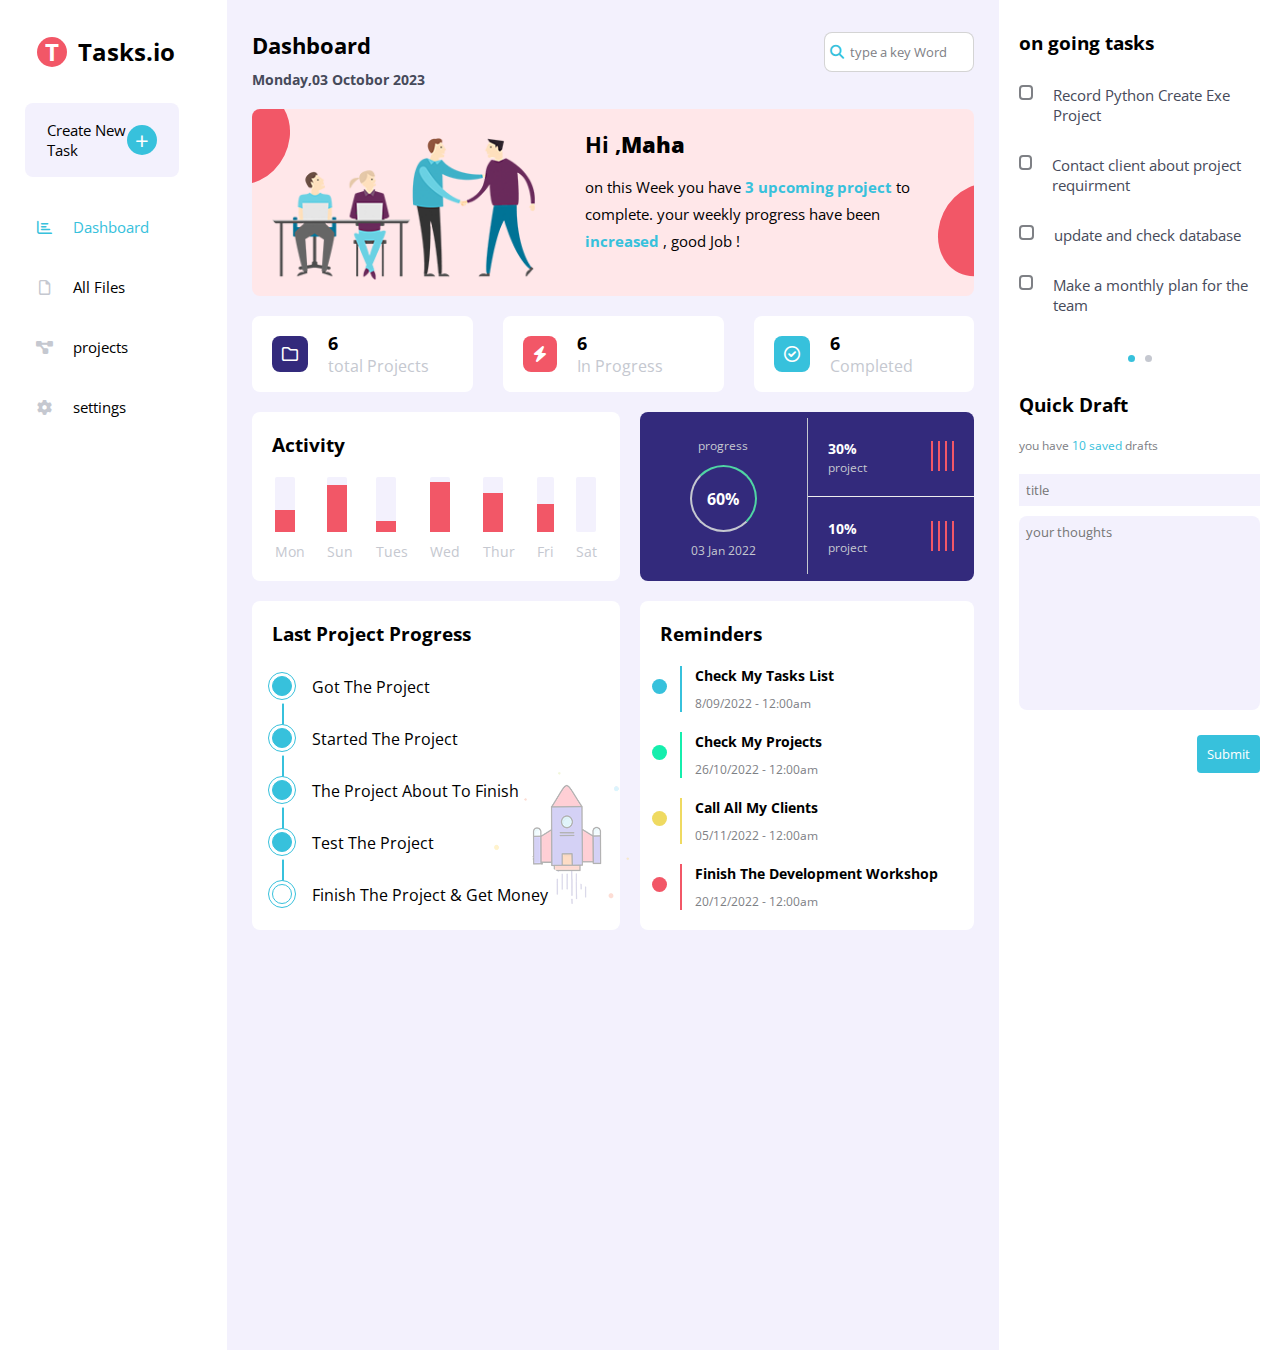
==== index.html @ 017a576c "uploading folders" ====
<!DOCTYPE html>
<html lang="en">
<head>
    <meta charset="UTF-8">
    <meta http-equiv="X-UA-Compatible" content="IE=edge">
    <meta name="viewport" content="width=device-width, initial-scale=1.0">
    <link rel="stylesheet" href="css/all.min.css">
    <link rel="stylesheet" href="css/framework.css">
    <link rel="stylesheet" href="css/main.css">

    
    <link rel="preconnect" href="https://fonts.googleapis.com" />
    <link rel="preconnect" href="https://fonts.gstatic.com" crossorigin />
    <link href="https://fonts.googleapis.com/css2?family=Open+Sans:wght@300;500&display=swap" rel="stylesheet" />
    <title>Tasks.io| your hub</title>
</head>
<body>

    <div class="page d-flex">
        <aside class=" bg-w  ">
            <h3 class="logo  ">
             <span class="bg-red s-30 c-w d-block r-50">T</span>

                <span class="name hide-mobile">
                    <a href="index.html"> Tasks.io</a>
                   </span>
                </h3>
                <div class="box d-flex bg-b r-8 ">
                 <p class="hide-mobile ">Create New Task</p>
                 <span class=" d-block circle c-w bg-lb  ">+</span>
                </div>
            <ul class="ul mt-20 f-14">
                <li class=" "><a class="active"
                    href="index.html">
                    <i class="fa-regular fa-chart-bar fa-fw active"></i> 
                    <span class="hide-mobile"> Dashboard</span>
                   </a>
                   </li>
                <li class="">
                    <a href="files.html">
                        <i class="fa-regular fa-file fa-fw"></i>
                        <span class="hide-mobile"> All Files</span>
                       </a>
                    </li>
                <li class="">
                    <a href="projects.html">
                        <i class="fa-solid fa-diagram-project fa-fw"></i>
                        <span class="hide-mobile"> projects</span>
                        </a>
                </li>
             
                <li class="">
                    <a href="settings.html">
                        <i class="fa-solid fa-gear fa-fw"></i>
                        <span class="hide-mobile">  settings</span>
                      </a>
                </li>
              
            </ul>
        </aside>

        <div class="content d-flex bg-b ">
         <div class="main-content ">
            <div class="main-container">
                <div class="head-area d-flex flex-sb flex-ali flex-g-1">
                    <div class="heading mt-15">
                     <h1 class=" f-22">Dashboard</13>
                     <p class="date t-g f-14 mt-10 t-vg">Monday,03 Octobor 2023</p>
                    </div>
                    <div class="search p-relative">
                    <input type="text" placeholder="type a key Word">

                    </div>
                 </div>

                 <div class="welcome r-8 d-flex flex-sb flex-start bg-p mt-20  p-relative">
                   

                    <div class="image p-relative">
                        <img src="imgs/welcome.png" alt="">
                    </div>
                    <div class="text ">
                        <h3 class="f-22 ">Hi ,<span class="name fw-b ">Maha</span></h3>
                        <p class="lh-13   mt-15 f-15">on this Week you have <span class="c-lb fw-b">3 upcoming project </span> to complete. 
                            your weekly progress have been <span class="c-lb fw-b"> increased </span>
                           , good Job !
                        </p>
                    </div>
                 </div>
     


                 <div class="box-container d-grid-3 mt-20">
                      <div class="box d-flex flex-ali  bg-w r-8">
                        <div class="icon bg-db r-8  f-26  p-10 c-w">
                            <i class="fa-regular fa-folder"></i>
                        </div>
                        
                        <div class="text  ml-20">
                            <span class="f-18 fw-b" data="26" >0</span>
                            <p class="t-lg">total Projects</p>
                        </div>
                      </div>
                      <div class="box d-flex flex-ali  bg-w r-8">
                       
                        <div class="icon bg-red r-8 f-26 p-10 c-w">
                   
                            <i class="fa-solid fa-bolt"></i>
                        </div>
                        
                        <div class="text  ml-20">
                            <span class="f-18 fw-b" data="10">0</span>
                            <p class="t-lg">In Progress</p>
                        </div>
                      </div>
                      <div class="box d-flex flex-ali  bg-w r-8">
                        <div class="icon bg-lb r-8  f-26  p-10 c-w">
                            
                            <i class="fa-regular fa-circle-check"></i>
                        </div>
                        
                        <div class="text  ml-20">
                            <span class="f-18 fw-b" data="7">0</span>
                            <p class="t-lg">Completed</p>
                        </div>
                      </div>
                    
                 </div>

            <div class="box-container-act  mt-20">

              <div class="Activity bg-w p-20 txt-c-mobile  r-8">
              <h3>Activity</h3>
              <div class="">
                <div class="analysis mt-20 ">

                    <div class="day ">
                        <div class="prog bg-b r-2 "  >
                            <span class="inside-prog" style="height: 0;"data-height="40%"></span>
                        </div>
                        <span class="name d-block t-lg f-14 mt-10">Mon</span>
                    </div>
                    <div class="day ">
                        <div class="prog bg-b r-2 " >
                            <span class="inside-prog" style="height: 0;"data-height="85%"></span>
                        </div>
                        <span class="name d-block t-lg f-14 mt-10">Sun</span>
                    </div>
                    <div class="day ">
                        <div class="prog bg-b r-2 ">
                            <span class="inside-prog" style="height: 0;"data-height="20%"></span>
                        </div>
                        <span class="name d-block t-lg f-14 mt-10">Tues</span>
                    </div>
                    <div class="day ">
                        <div class="prog bg-b r-2 " >
                            <span class="inside-prog" style="height: 0;"data-height="90%"></span>
                        </div>
                        <span class="name d-block t-lg f-14 mt-10">Wed</span>
                    </div>
                    <div class="day ">
                        <div class="prog bg-b r-2 "  >
                            <span class="inside-prog" style="height: 0;"data-height="70%"></span>
                        </div>
                        <span class="name d-block t-lg f-14 mt-10">Thur</span>
                    </div>
                    <div class="day ">
                        <div class="prog bg-b r-2 "  >
                            <span class="inside-prog" style="height: 0;"data-height="50%"></span>
                        </div>
                        <span class="name d-block t-lg f-14 mt-10">Fri</span>
                    </div>
                    <div class="day ">
                        <div class="prog bg-b r-2 ">
                            <span class="inside-prog" style="height: 0;"data-height="0%"></span>
                        </div>
                        <span class="name d-block t-lg f-14 mt-10">Sat</span>
                    </div>
    
                  </div>
              </div>
          
              </div>

              <div class="progress bg-db d-flex flex-center flex-ali r-8 ">
                
                    <div class="part-one between-flex ">
                        <span class="t-lg f-12">progress</span>
                        <div class="circle mt-20">
                            <span class="c-w f-16 fw-b">60%</span>
                        </div>
                        <span class="t-lg f-12 d-block mt-10">03 Jan 2022</span>
        

                
                </div>
                  
                    <div class="part-two">
                       <div class="upper p-20 d-flex flex-sb">
                        <div class="text ">
                            <span class="f-14 fw-b c-w">30%</span>
                            <p class="t-lg f-12">project</p>
                        </div>
                     
                        <div class="status d-flex ">
                            <div class="col"></div>
                            <div class="col"></div>
                            <div class="col"></div>
                            <div class="col"></div>
                        </div>
                       </div>

                       <div class="bottom p-20 d-flex flex-sb">
                        <div class="text ">
                            <span class="f-14 fw-b c-w">10%</span>
                            <p class="t-lg f-12">project</p>
                        </div>
                        <div class="status d-flex ">
                            <div class="col" ></div>
                            <div class="col"  ></div>
                            <div class="col" ></div>
                            <div class="col" ></div>
                        </div>
                       </div>
                    </div>
              </div>

             <div class="latest-pro p-20 r-8 bg-w p-relative">
                <h3>Last Project Progress</h3>
                <ul class="steps ">
                    <li class="mt-30">
                        <span class="bg-lb"></span>
                      
                        <p class="ml-10">  Got The Project</p>
                    </li>
                    <li class="mt-30">
                        <span class="bg-lb"></span>
                      
                        <p class="ml-10">  Started The Project</p>
                    </li>
                    <li class="mt-30">
                        <span class="bg-lb"></span>
                      
                        <p class="ml-10">  The Project About To Finish</p>
                    </li>
                    <li class="mt-30">
                        <span class="bg-lb"></span>
                      
                        <p class="ml-10">  Test The Project</p>
                    </li>
                    <li class="mt-30">
                        <span class="bg-lb"></span>
                      
                        <p class="ml-10"> Finish The Project & Get Money </p>
                    </li>





                </ul>
                <img src="imgs/project.png" alt="" class="rocket hide-mobile">
             </div>

            <div class="reminders p-20 r-8 bg-w">
                <h3>Reminders</h3>
                <ul class="mt-20">
                    <li>
                        <p class="f-14 fw-b ">Check My Tasks List</p>
                        <span class="f-12 t-gray d-block mt-10">   8/09/2022 - 12:00am</span>
                    </li>
                    <li>
                        <p class="f-14 fw-b ">Check My Projects</p>
                        <span class="f-12 t-gray d-block mt-10">     26/10/2022 - 12:00am</span>
                    </li>
                    <li>
                        <p class="f-14 fw-b ">  Call All My Clients</p>
                        <span class="f-12 t-gray d-block mt-10"> 05/11/2022 - 12:00am</span>
                    </li>

                    <li>
                        <p class="f-14 fw-b ">
                            Finish The Development Workshop</p>
                        <span class="f-12 t-gray d-block mt-10">    20/12/2022 - 12:00am</span>
                    </li>
                </ul>

            </div>
         
            <!-- 
            
         
          
            
           
            
         -->

            </div>


        </div>
         </div>
        <div class="side-content bg-w p-20">
            <h3 class="mt-10 ">on going tasks</h3>
            <ul class="tasks mt-30 ">

                <li class="d-flex gap-2">
                    <!-- <input type="checkbox" id="one">
                    <label for="one">Record Python Create Exe Project</label> -->

                    <div class="sq"></div>
                    <p>Record Python Create Exe Project</p>
                </li>
                <li class="d-flex gap-2">
                    <div class="sq"></div>
                    <p>Contact client about project requirment</p>
                </li>
                <li class="d-flex gap-2">
                    <div class="sq"></div>
                    <p>update and check database</p>
                </li>
                <li class="d-flex gap-2">
                    <div class="sq"></div>
                    <p>Make a monthly plan for the team</p>
                </li>
                
            </ul>
            <!-- end of tasks  -->
            <div class="dots-wrapper  mt-40 d-flex flex-center">
                <div class="dots bg-lb"></div>
                <div class="dots ml-10 bg-lg"></div>

            </div>
           <div class="draft-box mt-30">
            <h3 >Quick Draft</h3>
            <span class="t-gray mt-20  d-block f-12">
                you have <span class="c-lb">10 saved</span> drafts
            </span>
            <form action="">
                <input type="text" class="title-draft bg-b mt-20 p-7 border-none w-full " placeholder="title">
                <textarea placeholder="your thoughts" class="bg-b mt-10 r-8  p-7   border-none w-full" cols="21" rows="10"></textarea>
              <input type="submit" name="save" class=" save border-none p-10 bg-lb mt-20 c-w ">
              
            </form>
            
           </div>




        </div>
        <!-- end of side content  -->

        </div>





    </div>
    

    <!-- <div class="page">
        <div class="head-bar"></div>
    </div> -->
   <script src="js/app.js"></script> 
</body>
</html>
---- css/framework.css ----
/* color  */
:root{

    --red:#f25767;
    /* button and page bg  */
    --bg-blue:hsl(250, 75%, 97%); 

    --light-blue:#37c1dc;
    --gray:#7e8085;
    --l-grey:#c5c8d0;
    --pink:#ffe7e9;
    --blue-in-cover:#635beb;
    --dark-blue:#332a7c;
    --very-dark-gray:#464a5a;

}
*{
    
    box-sizing: border-box;
}
.bg-e{
    background-color: #eee;
}
.bg-w{
    background-color: white;
}
.bg-p{
    background-color: var(--pink);
}
.bg-db{
    background-color: var(--dark-blue);
}
.bg-lg{
    background-color: var(--l-grey);
}
.bg-gray{
    background-color: var(--gray);
}
.bg-red{
    background-color: var(--red);
}
.bg-lb{
    background-color: var(--light-blue);
}
.bg-b{
    background-color: var(--bg-blue);
}
.t-gray{
    color:var(--gray);
}
.t-lg{
    color: var(--l-grey);

}
.t-vg{
    color: var(--very-dark-gray);
}

.c-w{
    color: white;
}
.c-lb{
    color:var(--light-blue);
}
.c-red{
    color: var(--red);
}
/* margings and paddings and rad*/
.border-none{
    border: none;
}
.w-full{
    width:100%;
}
.r-50{
    border-radius: 50%;
    border: none;
    text-align: center;
}
.r-2{
    border-radius: 2px;
}
.r-6{
    border-radius: 6px;
}
.r-8{
    border-radius: 8px;
}
.p-0{
    padding: 0;
}
.p-5{
    padding: 5px;
}
.p-7{
    padding:7px;
}
.p-10{
    padding: 10px;
}
.p-20{
    padding: 20px;
}
.p-30{
    padding: 30px;
}
.p-40{
    padding: 40px;
}
.pt-0{
    padding-top: 0;
}
.pt-10{
    padding-top: 10;
}
.pt-20{
    padding-top: 0;
}
.mt-7{
    margin-top: 7px;
}
.mt-10{
    margin-top: 10px;
}
.mt-15{
    margin-top: 15px;
}
.mt-20{
    margin-top: 20px;
}
.mt-30{
    margin-top: 30px;
}
.mt-40{
    margin-top: 40px;
}

.ml-10{
    margin-left: 10px;
}
.ml-20{
    margin-left:20px;
}
.mr-5{
    margin-right: 5px;
}
.mb-20{
    margin-bottom: 20px;
}
/* lists */

.ul{
    list-style: none;
    padding: 0;
}

/* displaying */
.p-relative{
    position: relative;

}

.d-flex{
    display: flex;
}
.flex-sb{
    justify-content:space-between;
}
.flex-center{
    justify-content: center;
}
.flex-ali{
    align-items: center;
}
.flex-start{
    align-items: flex-start;
}
.betweeen-flex{
    display: flex;
    justify-content: center;
    align-items: center;
}
.flex-g-1{
    flex-grow: 1;
}
.gap-1{
    gap:10px;
}
.gap-2{
    gap:20px;
}
.gap-3{
    gap:30px;
}
.gap-4{
    gap:40px;
}
.d-grid-3{
    display: grid;
    grid-template-columns:repeat(auto-fill,minmax(200px,1fr));
    gap:30px;
}
.d-grid-2{
    display: grid;
    grid-template-columns:repeat(auto-fill,minmax(300px,1fr));
    gap:30px;
}
.d-block{
    display: block;
}
.d-in{
    display: inline-block;
}
.in-flex{
    display: inline-flex;
}

.p-relative{
    position: relative;
}
/* fonts  */
.f-12{
    font-size: 12px;
}
.f-14{
    font-size: 14px;
}
.f-15{
    font-size:15px;
}

.f-18{
    font-size: 18px;
}
.f-16{
    font-size:16px;
}
.f-17{
    font-size:17px;
}
.f-22{
    font-size: 22px;
}
.f-24{
    font-size: 24px;
}
.f-30{
    font-size: 30px;
}
.fw-b{
    font-weight: bolder;
}
/* line-heights */
.lh-13{
    line-height: 1.3;
}
.lh-17{
    line-height: 1.7;
}

.txt-c{
    text-align: center;
}
@media (max-width:991px) {
    .txt-c-mobile{
        text-align: center;
    }
    .block-mobile{
        display: block;
    }
    .m-quto-mobile{
        margin:auto;
    }
}
/* sizes */
.s-30{
    width: 30px;
    height: 30px;

}

/* circle  */
.circle{
    display: flex;
    justify-content: center;
    align-items: center;
    border-radius: 50%;
    border: none;
    text-align: center;
}
/* links */
a{
    text-decoration: none;
    color:var(--text-dark-grey) ;
}

.active{
    color: var(--light-blue);
}

input:focus{
    outline: none;
}
---- css/main.css ----
:root{
    --font-family:sans-serif;
    --red:#f25767;
    /* button and page bg  */
    --bg-blue:#f3f1fd; 

 
    --light-blue-active:#37c1dc;
    --gray:#7e8085;
    --l-grey:#c5c8d0;
    --pink:#ffe7e9;
    --blue-in-cover:#635beb;
    --dark-blue:#332a7c;
    --very-dark-gray:#464a5a;

    --orange-color: #f59e0b;
    --bg-orange-color: #ffe5bc;
    --green-color: #22c55e;
    --bg-green-color: #d9fde6;
    --red-color: #f44336;
    --bg-red-color: #ffcdc9;

}

.c-orange{
    color: var(--orange-color);
}
.bg-lo{
    background-color:var(--bg-orange-color) ;
}
.c-vred{
    color: var(--red-color);
}
.bg-vred{
    background-color: var(--bg-red-color);
}
.c-green{
    color: var(--green-color);
}

.bg-green{
    background-color: var(--bg-green-color);
}
.bg-dgreen{
    background-color: var(--green-color);
}
.bg-blue{
    background-color: #b2e4ee;
}

*{
    box-sizing: border-box;
    margin: 0;
    padding: 0;
    font-family: "Open Sans", sans-serif;
}
ul{
    list-style: none;
}

/* components  */
.dots{
    width:7px;
    height: 7px;

    border-radius: 50%;
}

.toggle-check{
    -webkit-appearance: none;
    appearance: none;
}

.toggle{
    background-color: var(--l-grey);
    width: 74px;
    height: 31px;
 position: relative;
    border-top-left-radius: 20px;
    border-top-right-radius: 20px;
    border-bottom-left-radius: 20px;
    border-bottom-right-radius: 20px;
    transition: 0.3s;
}
.toggle::before{
     position: absolute;
font-family: "Font Awesome 6 free";
  content: "\f00d";
   display: flex;
justify-content: center;
align-items: center;
    color: var(--gray);
    font-weight: bold;
   width: 24px;
   height: 24px;
   background-color: white;
   position: absolute;
   top: 4px;
left:4px;
   border-radius: 50%;
   transition: 0.3s;
}
.toggle-check:checked +.toggle{
    background: var(--light-blue-active);
}
.toggle-check:checked +.toggle::before{
    content: "\f00c";
    left: 46px;
    color: var(--light-blue-active);
}



/* styling scroll bar  */
::-webkit-scrollbar{
    width:13px;
}
::-webkit-scrollbar-track{
    background-color: white; 
}
::-webkit-scrollbar-thumb{
 background-color: var(--light-blue-active);   
     
    border-radius: 10px; 
   }
  
.page{
    background-color:#f1f5f9;;
   font-family: var(--font-family,sans-serif);
min-height: 150vh;
}
.logo{
    display: flex;
    align-items: center;
    gap: 11px;
    margin-top: 20px;
    margin-left: 22px;
    font-size: 24px;
}
.logo span{
    display: flex;
    justify-content: center;
    align-items: center;
}
aside{
    width:270px;
    box-shadow: 0 0 10px rgb(30 28 28 / 26%);

}
aside .box{
    

    margin-top: 35px;

    justify-content: center;
    padding: 17px 5px;
    align-items: center;
    width: fit-content;
    margin-left: 10px;

}
aside .box p{
    color: black;
    width: 55%;
    font-size: 15px;


}
aside .box span{
    
    padding: 0px;
    width: 30px;
    height: 30px;
    font-size: x-large;
}
aside ul li{
    padding: 20px;
   }
aside ul li a{
    /* color: var(--gray); */
    font-size: 15px;
}
aside ul li i{
    margin-right: 15px;
    color: var(--l-grey)
}
@media (min-width:991px){
    aside{
        padding: 20px;}
}
@media (min-width:786px){
    aside{
        padding: 15px;}
}
@media (max-width:787px){
    aside{
        padding: 20px 0px 0px 0px;
    }
}
@media (max-width:991px) {
    .hide-mobile{
        display: none;
    }
   aside{

   max-width: fit-content;
   }
   aside ul li{
    padding: 20px 10px;
    margin-left: 5px;
   }
   
    .logo{
        margin-left: 10px;
    }
    .logo .name{
        display: none;
    }
   aside .box{
    margin-left: 5px;
    padding: 10px 5px;
   }
}

/* styling the main content of dash board */
@media (max-width:1200px) {
    .content{
        flex-direction: column;
    }
    .content .side-content{
        border-radius: 8px;
        width: 85%;
     
        margin: 40px;
  
        /* padding: 20px; */
    }
}
@media (min-width:768px) {
    .main-container{
        padding: 15px;
    }
    .main-content .welcome .text{
       width:60%;
     }
}
@media (max-width:767px) {
    .main-content .welcome .image{
       display: none;
    }
    .main-content .welcome .text{
       margin: auto;
        padding: 0 20px 20px 20px;
    }
    .main-content .welcome {
        padding: 25px;
        text-align: center;
    }
}

.main-content,.content, img{
    width: 100%;
}
.main-container{
    padding: 15px 25px;
}
.main-container .search::before{
    font-family: "Font Awesome 6 free";
    content: "\f002";
    font-weight: 900;
    position: absolute;
    left: 6px;
    top: 50%;
    transform: translateY(-50%);
    font-size: 14px;
    color: var(--light-blue-active);
    z-index: 3;
    transform: translateY(-50%);
}

.side-content{


    width:35%;
    min-height: 100vh;
}


.main-container .head-area input{
    padding: 10px;
    padding-left: 25px;

    width:150px;
    border: 1px solid #80808057;
    border-radius: 8px;
    position: relative;
    transition: 0.3s;
        
}

.main-container .head-area input:focus{
    outline: none;
    width: 170px;
   
}
.main-container .head-area input::placeholder{
    color: var(--gray);
}
.main-container .head-area input:focus::placeholder{
  opacity: 0;
  outline: #333;
  
}
.main-content .welcome{
    gap:30px;
    z-index: 20;
    overflow: hidden;
    padding:20px;
}
.main-content .welcome .image{
    bottom:-9px;
}
.main-content .welcome .text{
    padding: 0 20px 20px 20px;
}
.main-content .welcome p{
line-height: 1.8;
}

.main-content .main-container .welcome::after{
    position: absolute;
    content: "";
    width: 95px;
    height: 80px;
    transform: rotate(296deg);
    border-radius: 50%;
    background-color: var(--red);
    z-index: -22;
    top: -11px;
    left: -51px;
}
.main-content .main-container .welcome::before{
    position: absolute;
    content: "";
    width: 95px;
    height: 80px;
    transform: rotate(296deg);
    border-radius: 50%;
    background-color: var(--red);
    z-index: -22;
    top: 81px;
    right: -53px;
}

.main-container .icon{
    text-align: center;
    display: flex;
    justify-content: center;
    align-items: center;
}
.main-container .box-container .box{
    padding: 15px 20px;
}


.box-container-act {
   display: grid;
   grid-template-columns: 1.1fr 1fr;
 
   gap:20px;
}
.box-container-act .analysis{
    display: flex;
    flex-wrap: wrap;
    gap: 20px;
    justify-content: space-evenly;
 
}


@media (max-width:767px) {
    .box-container-act {
      
        grid-template-columns: minmax(200px,1fr);
      
        gap:30px;
     }  
     
}


.box-container-act .analysis .day .prog{
    min-width: 17px;
    max-width: 20px;
    height: 55px;
    position: relative;
}


.box-container-act .analysis .day .prog span{
 
    /* height: 40%; */
    margin-top: 0;
    position: absolute;
    bottom: 0;
    display: block;
   
    width: 100%;
    background-color: var(--red);
    transition: 1s;
}
/* style progress box  */
.box-container-act .progress .part-one{
    padding: 15px 30px;
    text-align: center;
    border-right: 1px solid var(--l-grey);
    
}
.box-container-act .progress .part-one,
.box-container-act .progress .part-two{
    flex-grow: 1;
}
.box-container-act .progress .part-one .circle{
    margin: auto;
margin-top: 10px;
    width: 67px;
    height: 67px;
    border: 2px solid var(--l-grey);
    border-right-color: #50d5a4;
    border-top-color: #50d5a4;

}
.box-container-act .progress .part-two .upper,
.box-container-act .progress .part-two .bottom
{
    gap: 20px;
    align-items: center;
    border-bottom: 1px solid #eee;
 
}
.box-container-act .progress .part-two .bottom{
    border-bottom: none;
}
.box-container-act .progress .part-two .status .col{
    width: 2px;
    margin-left: 5px;
    height: 30px;
   background-color: var(--red);
}
/* stylinh side content  */
.side-content .tasks  li{
    /* width:200px; */
margin-top: 30px;
font-size: 15px;
color: var(--very-dark-gray);
}
.side-content .tasks .sq{
    width: 15px;
    height: 15px;
    border: 2px solid var(--gray);
    border-radius: 4px;
    transition: 0.3s;
    position: relative;

}

.side-content .tasks .sq::before{
    /* display: block; */
    font-family: "Font Awesome 6 free";
    content: "\f00c";
    font-weight: 900;
    position: absolute;
    font-size: 11px;
    display: flex;
    justify-content: center;
    align-items: center;
    width: 100%;
    height: 100%;
    background-color: var(--light-blue-active);
    top:0;
    left: 0;
    color: white;
    transition: 0.3s;
  transform: scale(0);
}
/* //checked  */
.side-content .tasks .sq:hover::before{
    transform: scale(1) rotate(360deg);
}
.side-content .tasks .sq:hover{
    border: 2px solid var(--light-blue-active);
    
    cursor: pointer;
}

/* draft */
textarea{
    resize: none;
    
}
 textarea:focus{
    outline: none;
 }
 .draft-box .save{
    display: block;
  margin-left: auto;
    border-radius: 4px;
 
 }
/* end draft  */

/* start latest project */
.latest-pro .rocket{
    
    opacity: 0.3;
    width: 135px;
    height: 135px;
    position: absolute;
    bottom: 23px;
    right: -9px;
}
.latest-pro ul li{
    display: flex;
    position: relative;
    gap: 10px;
    z-index: 4;
}
.latest-pro ul li span{
    
    width: 20px;
    height: 20px;
    display: block;
    border-radius: 50%;
    border: 1px solid var(--light-blue-active);
    padding: 0px;
position: relative;
/* z-index:; */
}
.latest-pro ul li span::before{
    position: absolute;
    content: "";
    width: 20px;
    height: 20px;
    display: block;
    border-radius: 50%;
    background-color: white;
    border: 1px solid var(--light-blue-active);
    padding: 3px;
    z-index: -1;
    top: -5px;
    left: -5px;


}
.latest-pro ul li:last-child span{
    background-color: white;

} 
.latest-pro ul li span::after {
    display: block;
    content: "";
    position: absolute;
    bottom: 0;
    left:50%;
    transform: translateY(-50%);
    width:2px;
    height: 160%;
    background-color: var(--light-blue-active);
    z-index: -2;

}

.latest-pro ul li:first-child span::after{
  display: none;
}

.latest-pro ul li:nth-child(4) span{
    animation: change-color;
    animation-duration: 2s;
    animation-iteration-count: infinite;
}

@keyframes change-color {
    0%{
background-color: var(--light-blue-active);
    }
    50%{
        background-color: white;
    }
    100%{
        background-color: var(--light-blue-active);
    }
}
/* end latest project */

/* start reminder */
.reminders ul li{
    border-left: 2px solid var(--light-blue-active);
    padding-left: 13px;
    position: relative;
    margin-left: 20px;
    margin-top: 20px;
}
.reminders ul li::before{
    display: block;
    content: "";
    position: absolute;
    width: 15px;
    height: 15px;
    background-color: var(--light-blue-active);
    border-radius: 50%;
    top: 28%;
    /* transform: translateY(-47%); */
    left: -30px;

}
.reminders ul li:nth-child(2){
    border-left-color: rgb(21, 238, 173);
}
.reminders ul li:nth-child(2):before{
    background-color: rgb(21, 238, 173);
}
.reminders ul li:nth-child(3){
    border-left-color:  rgb(239, 218, 97);
}
.reminders ul li:nth-child(3):before{
    background-color: rgb(239, 218, 97);
}
.reminders ul li:nth-child(4){
    border-left-color:var(--red);
}
.reminders ul li:nth-child(4):before{
    background-color:var(--red);
}


/* end reminder */


/* start settings */


.settings-container {
    display: grid;
    grid-template-columns: repeat(auto-fill,minmax(400px,1fr));
    gap:30px;
}
.settings-container textarea{
    width: 100%;
   border-color: #ccc;
}
.settings-container input{
    border: 1px solid #ccc;
   
}
 


.settings-container .email{
display: inline-flex;
   
}

.security .box{
    padding: 0px 0px 20px 0px;
    border-bottom: 1px solid #ccc;
}
.security .box:last-child{
    border-bottom: none;
}
/* socials */

.settings-container .social i{
width: 40px;
height: 40px;
background-color: #eee;
display: flex;
justify-content: center;
align-items: center;
border:1px solid #ccc;
border-right: none;
border-top-left-radius: 6px;
border-bottom-left-radius: 6px;
}
.settings-container .social input{
    border-top-right-radius: 6px;
border-bottom-right-radius: 6px;
    height: 40px;
    background-color: #eee;
}

.settings-container .social > div:focus-within i{
    color:black;
 
}

/* widget */
 .settings-container .widgets-control label{
    position: relative;
    margin-left: 30px;

    display: block;
}
.settings-container .widgets-control  label::before{
    display: block;
    position: absolute;
    content: "";
    width: 13px;
    height: 13px;
    top: 1px;
    left: -29px;
 
    border: 2px solid var(--gray);
    border-radius: 4px;
    transition: 0.3s;}
.settings-container .widgets-control  label:hover::before{
    border: 2px solid var(--light-blue-active);
    
    cursor: pointer;
}
.settings-container .widgets-control  label::after{
    font-family: "Font Awesome 6 free";
    content: "\f00c";
    font-weight: 900;
    position: absolute;
    font-size: 9px;
    display: flex;
    justify-content: center;
    align-items: center;
    background-color: var(--light-blue-active);
    width: 13px;
    height: 13px;
    top: 1px;
    left: -29px;
 
    color: white;
    transition: 0.3s;
    transform: scale(0);
}
.settings-container .widgets-control input{
appearance: none;
}

.settings-container .widgets-control input[type="checkbox"]:checked+label::after {
    transform: scale(1) rotate(360deg);
    border: 2px solid var(--light-blue-active);
}

/* backupss */
.settings-container .backup .box label{
    position: relative;
    margin-left: 40px;
}
.settings-container .backup .box  label::before{
    display: block;
    position: absolute;
    content: "";
    width: 18px;
    height: 18px;
    top: 1px;
    left: -29px;
    border: 2px solid var(--gray);
    border-radius: 50%;
    transition: 0.3s;

    
}
.settings-container .backup .box  label:hover::before{
    border: 2px solid var(--light-blue-active);
    
    cursor: pointer;
}
.settings-container .backup .box  label::after{
 
    content: "";
  
    position: absolute;
    font-size: 9px;
    display: flex;
    justify-content: center;
    align-items: center;
    background-color: var(--light-blue-active);
    width: 7px;
    height: 7px;
    top: 8px;
    left: -24px;
 border-radius: 50%;
    color: white;
    transition: 0.3s;
    transform: scale(0);
}
.settings-container .backup   input{
appearance: none;
display: none;
}

.settings-container .backup .box  input[type="radio"]:checked+label::after {
    transform: scale(1) ;
    border: 2px solid var(--light-blue-active);
}

.settings-container .backup .box input[type="radio"]:checked+label::before{
    border: 2px solid var(--light-blue-active);
}

/* server */
.settings-container .backup .server {
    border-top: 1px solid #ccc;
    flex-wrap: wrap;
}
.settings-container .backup .server label{
    position: relative;
    margin-left: 10px;
    border: 2px solid #ccc;
    width: 135px;
    height: 76px;
    display: flex;
    justify-content: center;
    align-items: end;
  

}
.settings-container .backup .server label::before{
    font-family: "Font Awesome 6 free";
   display: block;
    position: absolute;
    content: "\f233";
    font-weight: 900;
    top: 13px;
    left: 42%;
    
  
}
.settings-container .backup .server label:hover{
    cursor: pointer;

}
.settings-container .backup .server input[type="radio"]:checked+label{
    border: 2px solid var(--light-blue-active);
    color:var(--light-blue-active) ;
}
.settings-container .backup .server input[type="radio"]:checked+label::before{
    color: var(--light-blue-active);
}
/* end-settings */

/* strar files  */

.files{
    display: grid;
    grid-template-columns: repeat(auto-fill,minmax(200px,1fr));
    gap: 20px;
    flex-grow: 1;
}
@media (max-width:767px) {
    .files-container{
flex-direction: column-reverse;
    }
}
@media (min-width:768px){
    .files-container .f-statis{
        align-self: baseline;
    }
}

.files .image {
    display: flex;
justify-content: center;
flex-direction: column;
align-items: center;

}
.files .image:hover img{
    transform: rotate(15deg);
  
}
.files .image img{
    width: 65px;
height: 60px;
transition: 0.3s;
}
.files .text{
    border-top: 1px solid #eee;
    padding-top: 10px;
    
}

.f-statis .box{
    border: 1px solid #eee;
}
.f-statis .box .text{
    justify-content: space-between;
    margin-left: 10px;
    flex-grow: 1;

}
.f-statis .box span{
    display: block;
    margin-left: 50px;
}

.f-statis .box i{
    width: 40px;
    height: 40px;
    padding: 20px 15px;


}
.f-statis .upload{
    width: fit-content ;
    padding: 10px;
    background-color: var(--blue-in-cover);
    color: white;
    position: relative;
}

.f-statis .upload{
    margin: auto;
    margin-top: 20px;
}
.f-statis .upload a i{
position: relative;
}
.f-statis .upload:hover i{
 animation: bouncing;

 animation-duration: 0.5s;
 animation-iteration-count: infinite;
}

@keyframes bouncing {
0%{
   bottom: 0px;
}
50%{
bottom: 5px;
    

}
100%{
    bottom:0;
}
    
}
/* end files  */


/* start projects */
.projects-container{
    display: grid;
    grid-template-columns: repeat(auto-fill,minmax(400px,1fr));
    gap:20px;
}
.projects-container .box .date{
    justify-content: flex-end;
}
.projects-container .box .images-box{
    position: relative;
    min-height: 50px;
    
}
.projects-container .box .images-box img{
    width: 40px;
    height: 40px;
    border-radius: 50%;
    border: 2px solid white;
   
 
}
.projects-container .box .images-box .image{
    position: relative;
    z-index: 2;
    cursor: pointer;

}
.projects-container .box .images-box .image:hover{
    z-index: 99;
}
.projects-container .box .images-box .image:nth-of-type(2){
  right: 10px;
}
.projects-container .box .images-box .image:nth-of-type(3){
    right: 20px;
  }
  .projects-container .box .images-box .image:nth-of-type(4){
    right: 30px;
  }
  .projects-container .box .images-box .image:nth-of-type(5){
    right: 40px;
  }

  .projects-container .box .tags{
    display: flex;
    justify-content: flex-end;
    padding: 15px 0px;
    border-top:1px solid #eee;
    border-bottom:1px solid #eee;
  }
  .projects-container .box .tags span{
    width: fit-content;
  }
  .projects-container .box .prog{
    width: 100%;
    height: 7px;
    border-radius: 15px;
    background-color: #ccc;
  }
  .projects-container .box .prog span{
    display: block;
    width: 50%;
    height: 100%;
    border-radius: 15px;

  }

  @media (max-width:767px) {
    .projects-container .box :last-child{
        flex-direction: column;
    }
    .projects-container .box .tags{
        flex-direction: column;
    }
    .projects-container .box .tags span{
        margin-top: 5px;
    }
  }

/* end projects */
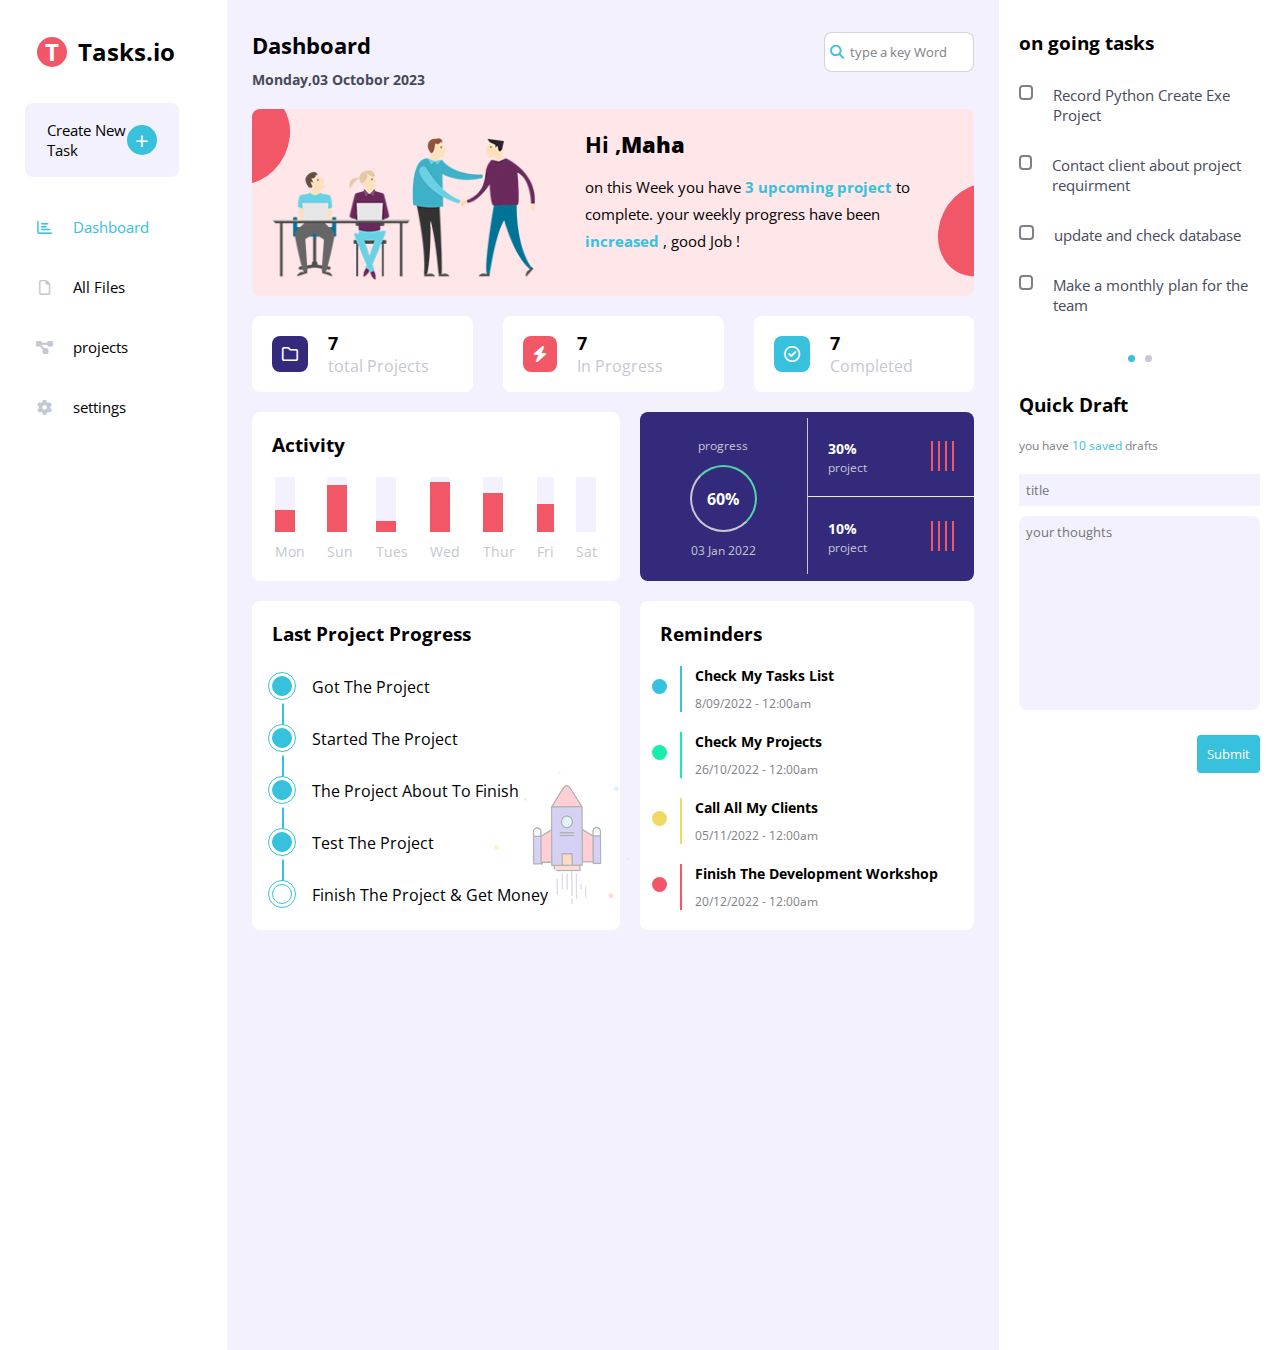
==== commit 07d5c327: "edited responsivness in mobile devices" ====
--- a/index.html
+++ b/index.html
@@ -12,7 +12,7 @@
     <link rel="preconnect" href="https://fonts.googleapis.com" />
     <link rel="preconnect" href="https://fonts.gstatic.com" crossorigin />
     <link href="https://fonts.googleapis.com/css2?family=Open+Sans:wght@300;500&display=swap" rel="stylesheet" />
-    <title>Tasks.io| your hub</title>
+    <title>Tasksm.io| your hub</title>
 </head>
 <body>
 
--- a/css/main.css
+++ b/css/main.css
@@ -297,6 +297,11 @@
     transition: 0.3s;
         
 }
+@media (max-width:670px) {
+    .main-container .head-area input{
+        width:90px;
+    }
+}
 
 .main-container .head-area input:focus{
     outline: none;
@@ -644,6 +649,11 @@
     display: grid;
     grid-template-columns: repeat(auto-fill,minmax(400px,1fr));
     gap:30px;
+}
+@media (max-width:670px) {
+    .settings-container{
+        grid-template-columns: repeat(auto-fill,minmax(250px,1fr));
+    } 
 }
 .settings-container textarea{
     width: 100%;
@@ -856,6 +866,9 @@
     .files-container{
 flex-direction: column-reverse;
     }
+    .files{
+        margin-top: 20px;
+    }
 }
 @media (min-width:768px){
     .files-container .f-statis{
@@ -950,6 +963,11 @@
     display: grid;
     grid-template-columns: repeat(auto-fill,minmax(400px,1fr));
     gap:20px;
+}
+@media (max-width:670px) {
+    .projects-container{
+        grid-template-columns: repeat(auto-fill,minmax(250px,1fr));
+    } 
 }
 .projects-container .box .date{
     justify-content: flex-end;
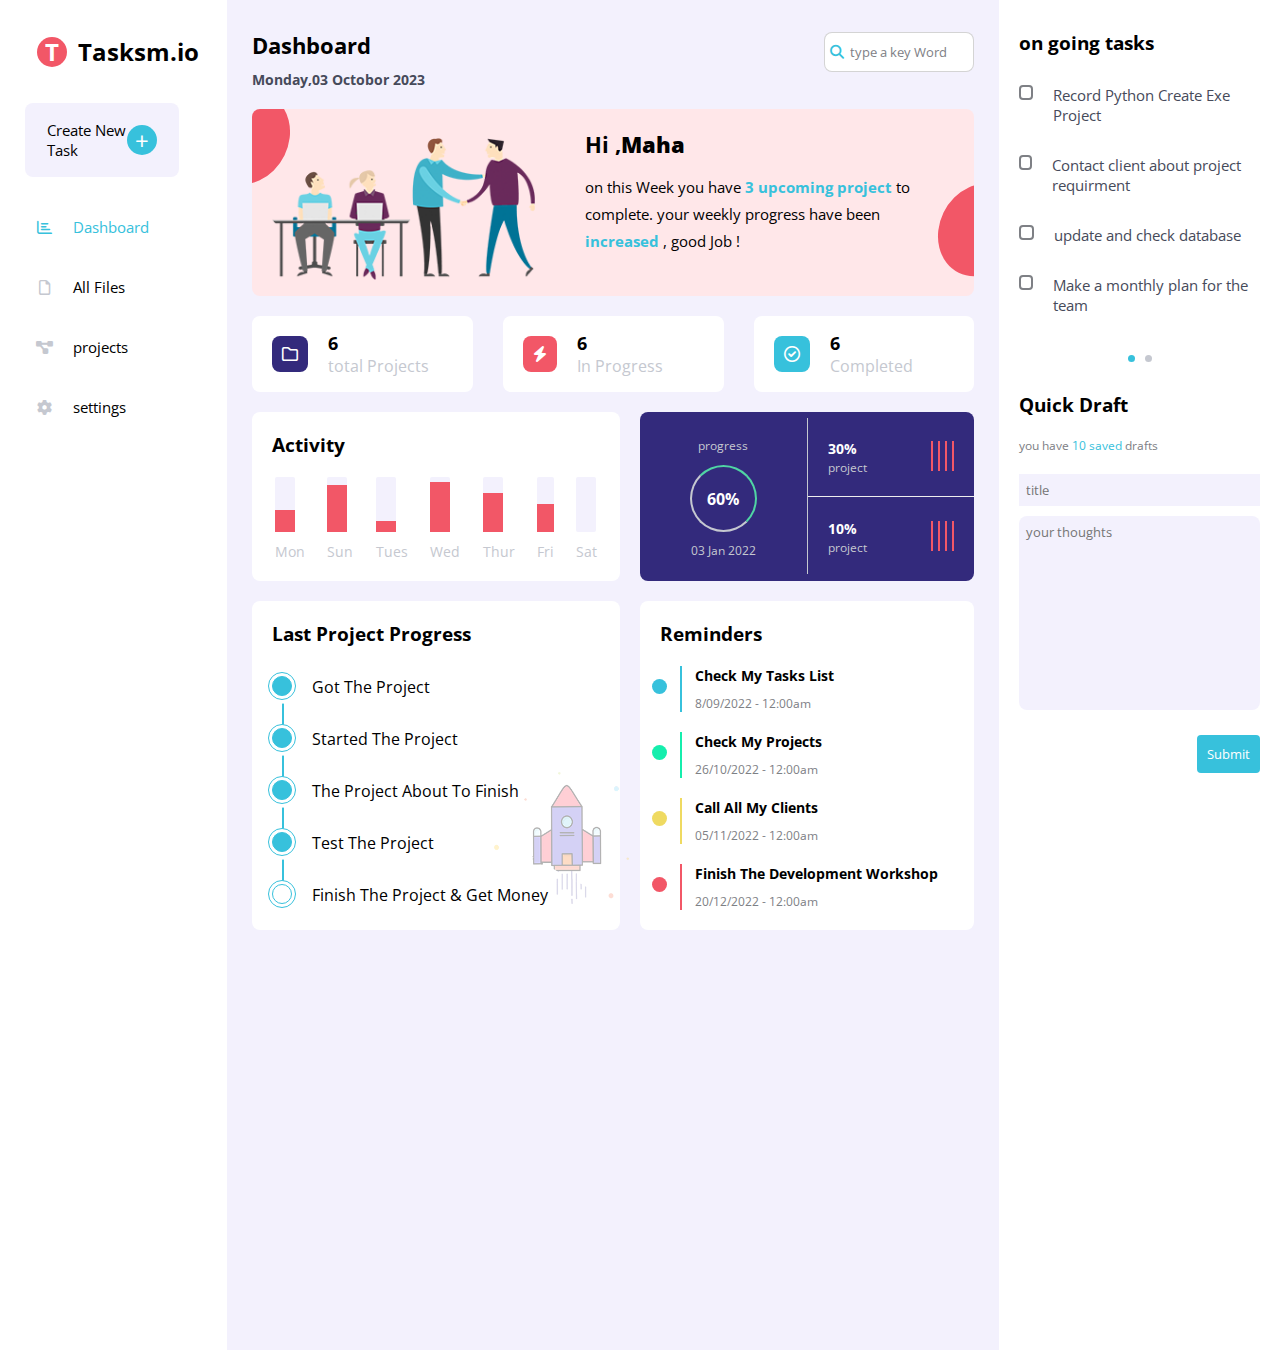
==== commit e87f3e47: "Update index.html" ====
--- a/index.html
+++ b/index.html
@@ -22,7 +22,7 @@
              <span class="bg-red s-30 c-w d-block r-50">T</span>
 
                 <span class="name hide-mobile">
-                    <a href="index.html"> Tasks.io</a>
+                    <a href="index.html"> Tasksm.io</a>
                    </span>
                 </h3>
                 <div class="box d-flex bg-b r-8 ">
@@ -366,4 +366,4 @@
     </div> -->
    <script src="js/app.js"></script> 
 </body>
-</html>+</html>
